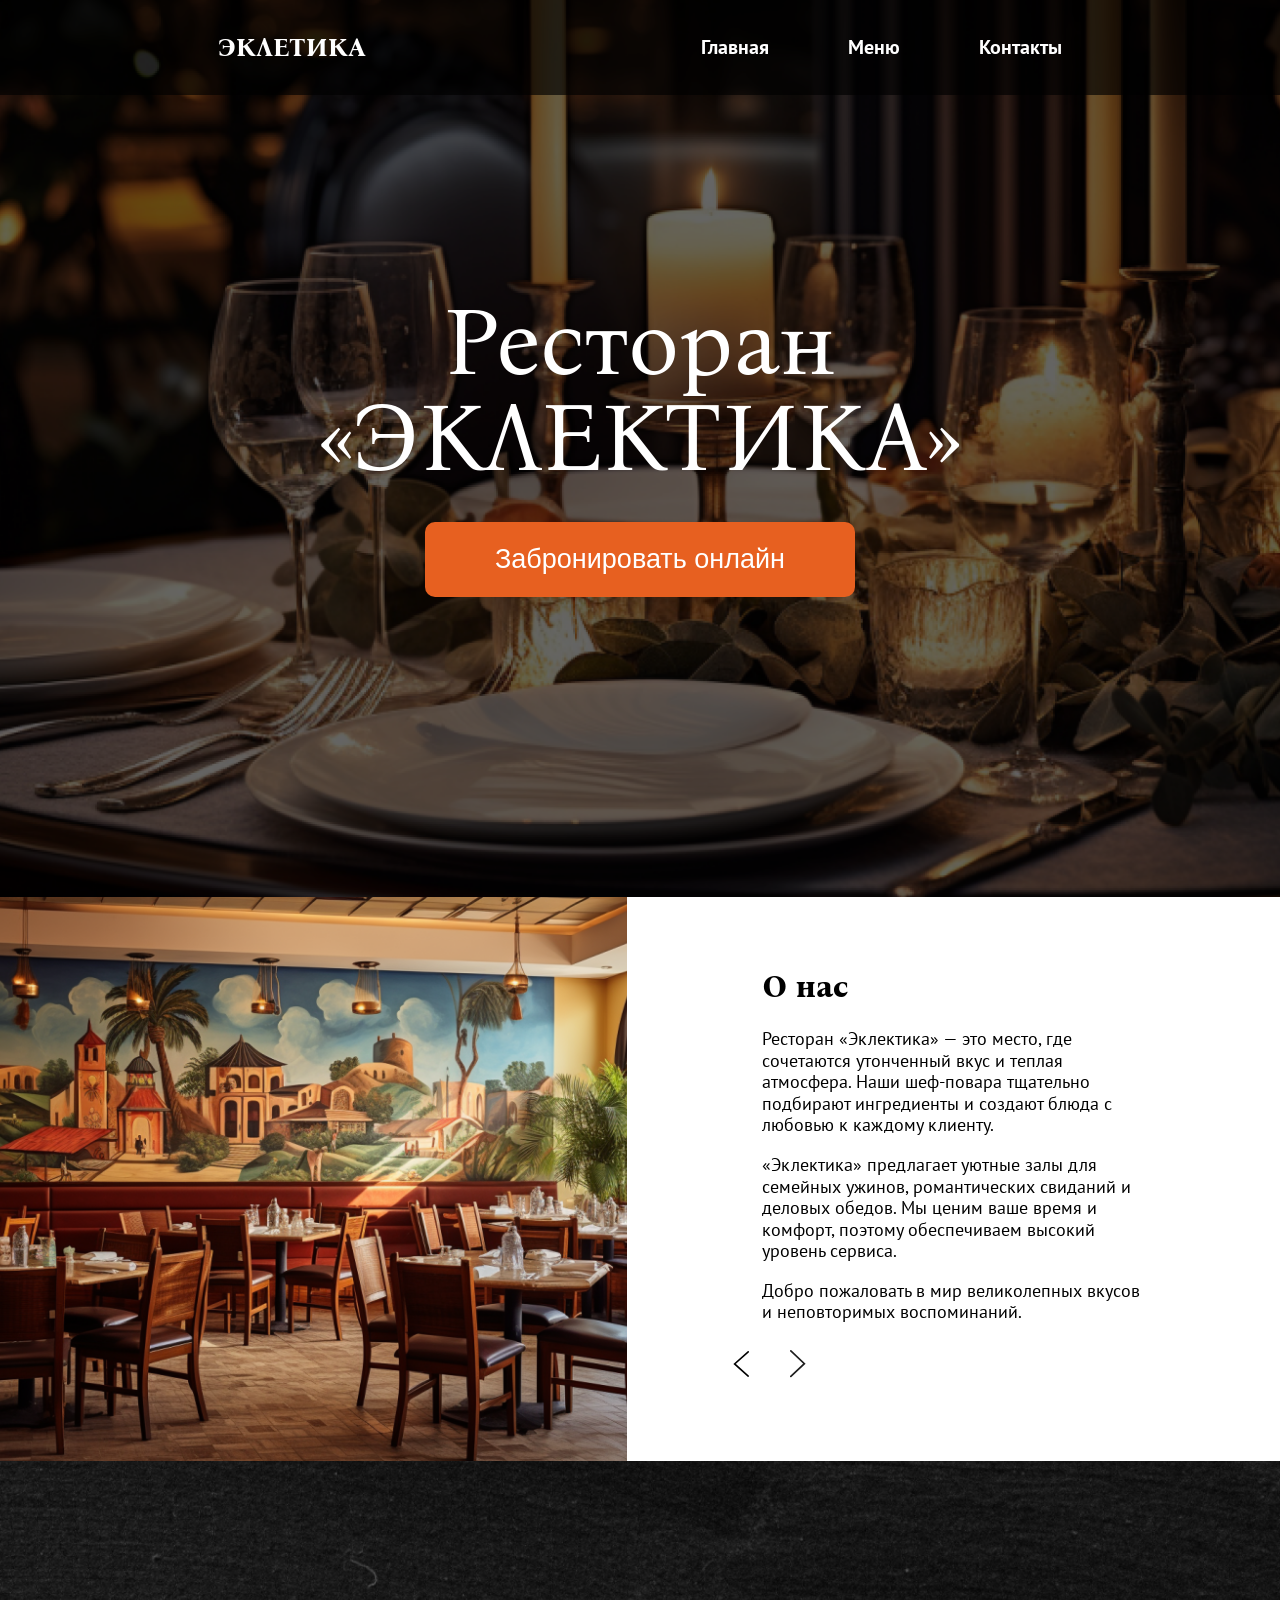
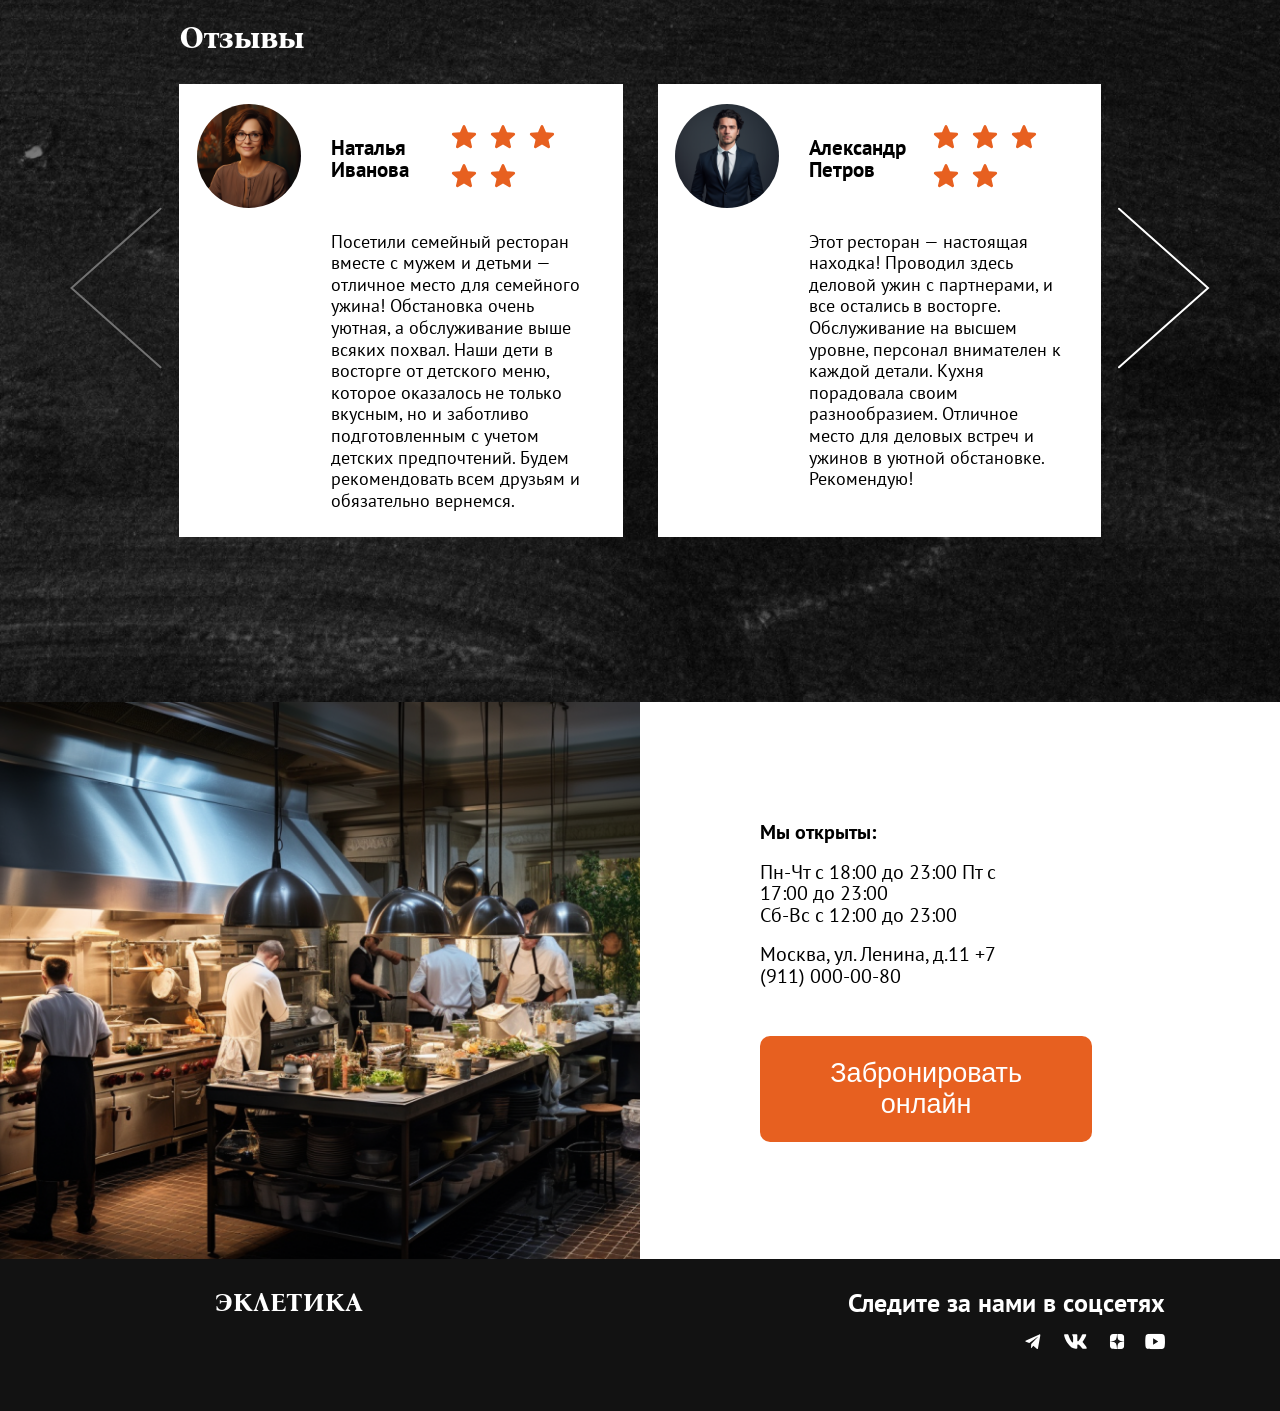
==== index.html @ cd7264ea "Finished the contacts block, added the footer, and started working on the booking page." ====
<!DOCTYPE html>
<html lang="ru">
<head>
    <meta charset="UTF-8">
    <meta name="viewport" content="width=device-width, initial-scale=1.0">
    <meta name="keywords" content="ресторан, кафе, где поесть, лучший ресторан, ужин в городе">
    <meta name="description" content="Ресторан «Эклетика» — авторская кухня, уютная атмосфера и живая музыка в центре города. Бронируйте столик для ужина, свидания или банкета.">
    <title>Ресторан «Эклетика» — авторская кухня и уют в центре города</title>
    <link rel="canonical" href="https://ekletika.ru/">
    <link rel="stylesheet" href="style/colors.css">
    <link rel="stylesheet" href="style/common.css">
    <link rel="stylesheet" href="style/fonts.css">
    <link rel="stylesheet" href="style/home.css">
</head>
<body>
    <header>
        <nav class="navigation">
            <div class="navigation__container container">
                <div class="navigation__logo">Эклетика</div>
                <div class="navigation__menu">
                    <input class="navigation__hamburger-button" type="checkbox" id="menu-hamburger">
                    <label for="menu-hamburger"></label>
                    <ul class="navigation__list">
                        <li class="navigation__list-item">
                            <a href="javascript:void(0)">Главная</a>
                        </li>
                        <li class="navigation__list-item">
                            <a href="">Меню</a>
                        </li>
                        <li class="navigation__list-item">
                            <a href="contact/index.html">Контакты</a>
                        </li>
                    </ul>
                </div>
            </div>
        </nav>
        
        <section class="intro">
            <h1 class="intro__header">Ресторан <span>«Эклектика»</span></h1>
            <button class="intro__button btn-big">Забронировать онлайн</button>
            <button class="intro__button-stock btn-big">Акция</button>
        </section>
    </header>

    <main>
        <section class="gallery">
            <div class="gallery__items">
                <figure class="gallery__item">
                    <img class="gallery__image" src="assets/gallery/gallery_about.png" alt="Зал ресторана">
                    <figcaption class="gallery__text">
                        <h2 class="gallery__header">О нас</h2>
                        <p class="gallery__paragraph">Ресторан «Эклектика» — это место, где сочетаются утонченный 
                            вкус и теплая атмосфера. Наши шеф-повара тщательно 
                            подбирают ингредиенты и создают блюда с любовью 
                            к каждому клиенту. 
                        </p>
                        <p class="gallery__paragraph">
                            «Эклектика» предлагает уютные залы для семейных ужинов, 
                            романтических свиданий и деловых обедов. Мы ценим ваше 
                            время и комфорт, поэтому обеспечиваем высокий уровень 
                            сервиса.
                        </p>
                        <p class="gallery__paragraph">
                            Добро пожаловать в мир великолепных вкусов 
                            и неповторимых воспоминаний.
                        </p>
                    </figcaption>
                </figure>
            </div>
            <div class="gallery__management">
                <button class="gallery__button gallery__button--prev">
                    <img src="assets/svg/left-arrow.svg" alt="Стрелка влево">
                </button>
                <button class="gallery__button gallery__button--next">
                    <img src="assets/svg/right-arrow.svg" alt="Стрелка вправо">
                </button>
            </div>
        </section>

        <section class="reviews">
            <div class="reviews__container">
                <h2 class="reviews__header">Отзывы</h2>
                <div class="reviews__items">
                    <figure class="reviews__item">
                        <img class="reviews__image" 
                             src="assets/reviews/reviewNatalya.png" 
                             alt="Фотография довольного посетителя">
                        <figcaption class="reviews__content">
                            <div class="reviews__content-up">  
                                <h3 class="reviews__user-name">Наталья Иванова</h3>
                                <div class="reviews__stars">
                                    <img class="reviews__gray-star" src="assets/svg/gray-stars.svg" alt="Серые звезды">
                                    <img class="reviews__star" src="assets/svg/star.svg" alt="Звезда">
                                    <img class="reviews__star" src="assets/svg/star.svg" alt="Звезда">
                                    <img class="reviews__star" src="assets/svg/star.svg" alt="Звезда">
                                    <img class="reviews__star" src="assets/svg/star.svg" alt="Звезда">
                                    <img class="reviews__star" src="assets/svg/star.svg" alt="Звезда">
                                </div>
                            </div>
                            <p class="reviews__text">
                                Посетили семейный ресторан вместе с мужем и детьми — 
                                отличное место для семейного ужина! Обстановка очень 
                                уютная, а обслуживание выше всяких похвал. Наши дети 
                                в восторге от детского меню, которое оказалось не только 
                                вкусным, но и заботливо подготовленным с учетом 
                                детских предпочтений. Будем рекомендовать всем 
                                друзьям и обязательно вернемся.
                            </p>
                        </figcaption>
                    </figure>
                    <figure class="reviews__item">
                        <img class="reviews__image" 
                             src="assets/reviews/reviewAleksandr.png" 
                             alt="Фотография довольного посетителя">
                        <figcaption class="reviews__content">
                            <div class="reviews__content-up">
                                <h3 class="reviews__user-name">Александр Петров</h3>
                                <div class="reviews__stars">
                                    <img class="reviews__gray-star" src="assets/svg/gray-stars.svg" alt="Серые звезды">
                                    <img class="reviews__star" src="assets/svg/star.svg" alt="Звезда">
                                    <img class="reviews__star" src="assets/svg/star.svg" alt="Звезда">
                                    <img class="reviews__star" src="assets/svg/star.svg" alt="Звезда">
                                    <img class="reviews__star" src="assets/svg/star.svg" alt="Звезда">
                                    <img class="reviews__star" src="assets/svg/star.svg" alt="Звезда">
                                </div>
                            </div>
                            <p class="reviews__text">
                                Этот ресторан — настоящая находка! Проводил здесь 
                                деловой ужин с партнерами, и все остались в восторге. 
                                Обслуживание на высшем уровне, персонал внимателен 
                                к каждой детали. Кухня порадовала своим 
                                разнообразием. Отличное место для деловых встреч и 
                                ужинов в уютной обстановке. Рекомендую!
                            </p>
                        </figcaption>
                    </figure>
                </div>
                <button class="reviews__button reviews__button--prev">
                    <img src="assets/svg/big-left-arrow.svg" alt="Стрелка влево">
                </button>
                <button class="reviews__button reviews__button--next">
                    <img src="assets/svg/big-right-arrow.svg" alt="Стрелка вправо">
                </button>
                <button class="reviews__show-more btn-lg">Показать еще</button>
            </div>
        </section>

        <article class="contacts">
            <img class="contacts__image" src="assets/gallery/contact.png" alt="Повара на кухне">
            <div class="contacts__right">
                <div class="contacts__content">
                    <span>Мы открыты:</span>
                    <p>Пн-Чт с 18:00 до 23:00
                        Пт с 17:00 до 23:00 <br>
                        Сб-Вс с 12:00 до 23:00
                    </p>
                    <p>
                        Москва, ул. Ленина, д.11
                        <a class="contacts__anchor" href="tel:+79110000080">+7 (911) 000-00-80</a>
                    </p>
                </div>
                <button class="contacts__button btn-big">Забронировать онлайн</button>
            </div>
        </article>
    </main>

    <footer class="footer">
        <span class="footer__logo">эклетика</span>
        <div class="footer__social">
            <p class="footer__social-text">
                Следите за нами в соцсетях
            </p>
            <div class="footer__social-network">
                <a class="footer__social-anchor" href="javascript:void(0)"><img src="assets/svg/tg.svg" alt="Телеграмм"></a>
                <a class="footer__social-anchor" href="javascript:void(0)"><img src="assets/svg/vk.svg" alt="Вконтакте"></a>
                <a class="footer__social-anchor" href="javascript:void(0)"><img src="assets/svg/dzen.svg" alt="Яндекс дзен"></a>
                <a class="footer__social-anchor" href="javascript:void(0)"><img src="assets/svg/youtube.svg" alt="Ютуб"></a>
            </div>
        </div>
    </footer>
</body>
</html>
---- style/colors.css ----
:root {
    --nav-bckg: #000000dd;
    --blur-bckg: #00000099;
    --text: #ffffff;
    --content: #000000;
    --footer: #121212;
    --text-inactive: #9e9e9e;
    --button: #e76020;
    --button-active: #ff7737;
    --mobile-arrow-bckg: #7f7f7f7f;
}
---- style/common.css ----
body {
    margin: 0;
    padding: 0;
    background: url(../assets/img/page-bckg.png) no-repeat center;
    background-size: cover;
    font-family: var(--pts);
    font-weight: normal;
    font-size: 18px;
    line-height: 120%;
}

*, *::before, *::after {
    box-sizing: border-box;
}

p, h1, h2, h3, figure, figcaption {
    margin: 0;
    padding: 0;
}

a {
    text-decoration: none;
}

h1 {
    font-family: var(--bn);
    font-size: clamp(35px, 9vw, 96px);
    line-height: 100%;
    font-weight: normal;
}

h2 {
    font-family: var(--bn);
    font-size: clamp(28px, 3vw, 32px);
    font-weight: bold;
}

header {
    background-image: url(../assets/img/home-bckg.png);
    background-position: center;
    background-repeat: no-repeat;
    background-size: cover;
}

.container {
    max-width: 1274px;
    margin: 0 auto;
}

.btn-big {
    padding: 22px 70px;
    background: var(--button);
    border: none;
    border-radius: 10px;
    color: var(--text);
    font-size: clamp(18px, 4vw, 27px);
}

.btn-lg {
    color: white;
    background: transparent;
    border: solid 2px white;
    border-radius: 50px;
    padding: 16px 48px;
    transition: all 0.2s ease-in-out;
}

.btn-big:hover {
    background: var(--button-active);
}

.btn-lg:hover {
    color: black;
    background: white;
}

button {
    transition: background 0.2s ease-in-out;
    cursor: pointer;
}

@media (max-width: 1920px) {
    .container {
        margin: 0 17vw;
    }
}

@media(max-width: 720px) {
    .container {
        margin: 0 8vw;
    }
}

@media(max-width: 600px) {
    header {
        background-image: none;
    }

    .btn-big {
        width: 83vw;
    }
}

@media(max-width: 430px) {
    .btn-big {
        padding: 16px 60px;
    }
}
---- style/fonts.css ----
@import url('https://fonts.googleapis.com/css2?family=Bona+Nova:ital,wght@0,400;0,700;1,400&display=swap');
@import url('https://fonts.googleapis.com/css2?family=PT+Sans:ital,wght@0,400;0,700;1,400;1,700&display=swap');

:root {
    --bn: 'Bona Nova', serif;
    --pts: 'PT Sans', sans-serif;
}
---- style/home.css ----
/*navigation*/
.navigation {
    background-color: var(--nav-bckg);
    color: var(--text);
    font-weight: bold;
    position: relative;
}

.navigation__container {
    display: flex;
    justify-content: space-between;
    align-items: center;
    padding: 32px 0;
}

.navigation__logo {
    text-transform: uppercase;
    font-family: var(--bn);
    font-size: clamp(16px, 2vw, 40px);
    line-height: normal;
}

.navigation__hamburger-button {
    display: none;
}

.navigation__hamburger-button ~ label {
    display: none;
    cursor: pointer;
}

.navigation__list {
    margin: 0;
    padding: 0;
    list-style: none;
    display: flex;
    gap: 79px;
}

.navigation__list-item {
    font-size: 20px;
}

.navigation__list-item a:hover {
    color: var(--text-inactive);
}

.navigation__list-item a {
    cursor: pointer;
    color: var(--text);
    text-decoration: none;
    transition: color 0.2s ease-in-out;
}

@media (max-width: 1000px) {
    .navigation {
        background-color: black;
    }

    .navigation__hamburger-button ~ label {
        display: block;
        color: lightgray;
        font-size: 2em;
    }

    .navigation__list {
        padding: 47px 0 300px 28px;
        background-color: black;
        position: absolute;
        top: 100%;
        right: 0;
        width: 198px;
        gap: 30px;
    }

    .navigation__hamburger-button:checked ~ label::before {
        content: 'X';
    }

    .navigation__hamburger-button:checked ~ .navigation__list {
        display: flex;
        flex-direction: column;
    }

    .navigation__hamburger-button:not(:checked) ~ label::before {
        content: '≡';
    }

    .navigation__hamburger-button:not(:checked) ~ .navigation__list {
        
        display: none;
    }
}

/*intro*/
.intro {
    padding-top: 200px;
    background-color: var(--blur-bckg);
    color: var(--text);
    text-align: center;
}

.intro__header {
    margin: 0;
    margin-bottom: 35px;
}

.intro__header span {
    text-transform: uppercase;
    display: block;
}

.intro__button  {
    margin-bottom: 300px;
}

.intro__button-stock {
    display: none;
}

@media(max-width: 600px) {
    .intro {
        background-color: unset;
        padding: 95px 30px 0;
        text-align: unset;
    }

    .intro__button {
        margin-bottom: 20px;
    }

    .intro__button-stock {
        display: block;
        background-color: transparent;
        border: solid 2px white;
        transition: color background-color 0.2s ease-in-out;
        margin-bottom: 63px;
    }

    .intro__button-stock:hover {
        background-color: white;
        color: black;
    }
}

/*gallery*/
.gallery {
    background-color: white;
    position: relative;
    margin-bottom: 166px;
}

.gallery__items {

}

.gallery__item {
    display: grid;
    grid-template-columns: repeat(2, 1fr);
}

.gallery__image {
    object-fit: cover;
    width: 49vw;
    height: 100%;
}

.gallery__text {
    padding: 6.2vw 10vw 10.8vw 9.5vw;
}

.gallery__header {
    margin-bottom: 30px;
}

.gallery__paragraph:not(:last-child) {
    margin-bottom: 18px;
}

.gallery__management {
    position: absolute;
    width: 85px;
    display: flex;
    justify-content: space-between;
    right: 36.6vw;
    bottom: 6.14vw;
}

.gallery__button {
    background-color: transparent;
    border: none;
    transition: opacity 0.2s ease-in-out;
}

.gallery__button img {
    width: 16px;
    height: 30px;
}

.gallery__button:hover {
    opacity: 0.6;
}

.gallery__button--prev {

}

.gallery__button--next {

}

@media(max-width: 870px) {
    .gallery__text {
        padding: 5.2vw 8vw 8.8vw 4.5vw;
    }

    .gallery__management {
        right: 33.6vw;
        bottom: 1.3vw;
    }
}

@media(max-width: 730px) {
    .gallery {
        margin-bottom: 31px;
    }
}

@media(max-width: 600px) {
    .gallery__item {
        display: flex;
        flex-direction: column;
    }

    .gallery__image {
        width: 100%;
        height: 73vw;
    }

    .gallery__text {
        padding: 22px 30px 48px;
    }

    .gallery__management {
        right: unset;
        bottom: unset;
        top: 63vw;
        left: 50%;
        transform: translateX(-50%);
    }

    .gallery__button {
        width: 29px;
        height: 29px;
        background-color: rgba(255, 255, 255, 0.3);
        border-radius: 10px;
    }

    .gallery__button img{
        width: 10px;
        height: 18px;
        position: relative;
        top: 2px;
    }
}

/*reviews*/
.reviews {
    position: relative;
}

.reviews__container {
    width: 72vw;
    margin: 0 auto;
    margin-bottom: 165px;
}

.reviews__header {
    color: white;
    margin-bottom: 35px;
}

.reviews__items {
    display: flex;
    gap: 35px;
}

.reviews__item {
    position: relative;
    flex: 1;
    padding: 1.6vw 2.9vw 2vw 1.4vw;
    background-color: white;
    display: flex;
    gap: 30px;
    min-height: 319px;
}

.reviews__image {
    object-fit: cover;
    width: 104px;
    height: 104px;
    border-radius: 50%;
}

.reviews__content {

}

.reviews__content-up {
    display: flex;
    align-items: center;
    justify-content: space-between;
    margin-top: 16px;
    margin-bottom: 33px;
}

.reviews__user-name {

}

.reviews__stars {

}

.reviews__star {

}

.reviews__gray-star {
    display: none;
}

.reviews__text {

}

.reviews__button {
    background: transparent;
    border: none;
    position: absolute;
    top: 35%;
    transition: transform 0.2s ease-in-out;
}

.reviews__show-more {
    display: none;
    position: relative;
    left: 50%;
    transform: translateX(-50%);
}

.reviews__button:hover {
    transform: scale(1.1);
}

.reviews__button img {
    width: 92px;
    height: 162px;
}

.reviews__button--prev {
    left: 5%;
}

.reviews__button--next {
    right: 5%;
}

@media(max-width: 1250px) {
    .reviews__content-up {
        flex-direction: column;
        gap: 7px;
    }

    .reviews__container {
        width: 80vw;
    }

    .reviews__button img {
        width: 42px;
    }

    .reviews__button--prev {
        left: 2%;
    }

    .reviews__button--next {
        right: 2%;
    }
}

@media(max-width: 1080px) {
    .reviews__image {
        position: absolute;
    }

    .reviews__content-up {
        align-items: flex-start;
        margin-left: 14vw;
    }

    .reviews__user-name {
        margin-left: 6px;
    }
}

@media(max-width: 730px) {
    .reviews__button {
        display: none;
    }

    .reviews__container {
        margin-bottom: 30px;
    }

    .reviews__items {
        flex-direction: column;
        margin-bottom: 20px;
    }

    .reviews__star {
        display: none;
    }

    .reviews__gray-star {
        display: block;
    }

    .reviews__image {
        width: 90px;
        height: 90px;
    }

    .reviews__item {
        padding: 26px 17px 29px 23px;
    }

    .reviews__user-name {
        width: 120px;
        font-size: 20px;
    }

    .reviews__content-up {
        align-items: flex-end;
    }

    .reviews__show-more {
        display: block;
    }
}

/*contacts*/
.contacts {
    display: flex;
    background-color: white;
}

.contacts__image {
    object-fit: cover;
    width: 50%;
}

.contacts__right {
    padding: 9.3vw 19.1vw 9.1vw 9.4vw;
    width: 50%;
}

.contacts__content {
    font-size: clamp(20px, 1.6vw, 22px);
    margin-bottom: 50px;
    max-width: 240px;
    width: 100%;
    display: flex;
    flex-direction: column;
    gap: 18px;
}

.contacts__content span {
    font-weight: bold;
}

.contacts__anchor {
    color: black;
}

@media(max-width: 1273px) {
    .contacts__right {
        padding: 27px 30px 56px 29px;
    }

    .contacts__content {
        max-width: 220px;
    }
}

@media(max-width: 900px) {
    .contacts {
        flex-direction: column;
    }

    .contacts__image {
        width: 100%;
        height: 73.6vw;
    }

    .contacts__right {
        width: 100%;
    }
}

/*footer*/
.footer {
    background: var(--footer);
    color: white;
    display: flex;
    justify-content: space-between;
    padding: 2.6vw 9vw 4.1vw 16.8vw;
}

.footer__logo {
    text-transform: uppercase;
    font-weight: bold;
    font-family: var(--bn);
    font-size: clamp(16px, 2vw, 26px);
}

.footer__social {
    display: flex;
    flex-direction: column;
    gap: 15px;
    align-items: flex-end;
}

.footer__social-text {
    font-size: clamp(16px, 2vw, 26px);
    font-weight: bold;
}

.footer__social-network {
    display: flex;
    align-items: center;
    gap: 20px;
}

@media(max-width: 560px) { 
    .footer{
        padding: 45px 30px 64px;
        flex-direction: column;
        align-items: flex-start;
    }

    .footer__logo {
        margin-bottom: 75px;
    }

    .footer__social {
        align-items: flex-start;
    }

     .footer__social-network {
        gap: 15px;
     }
}
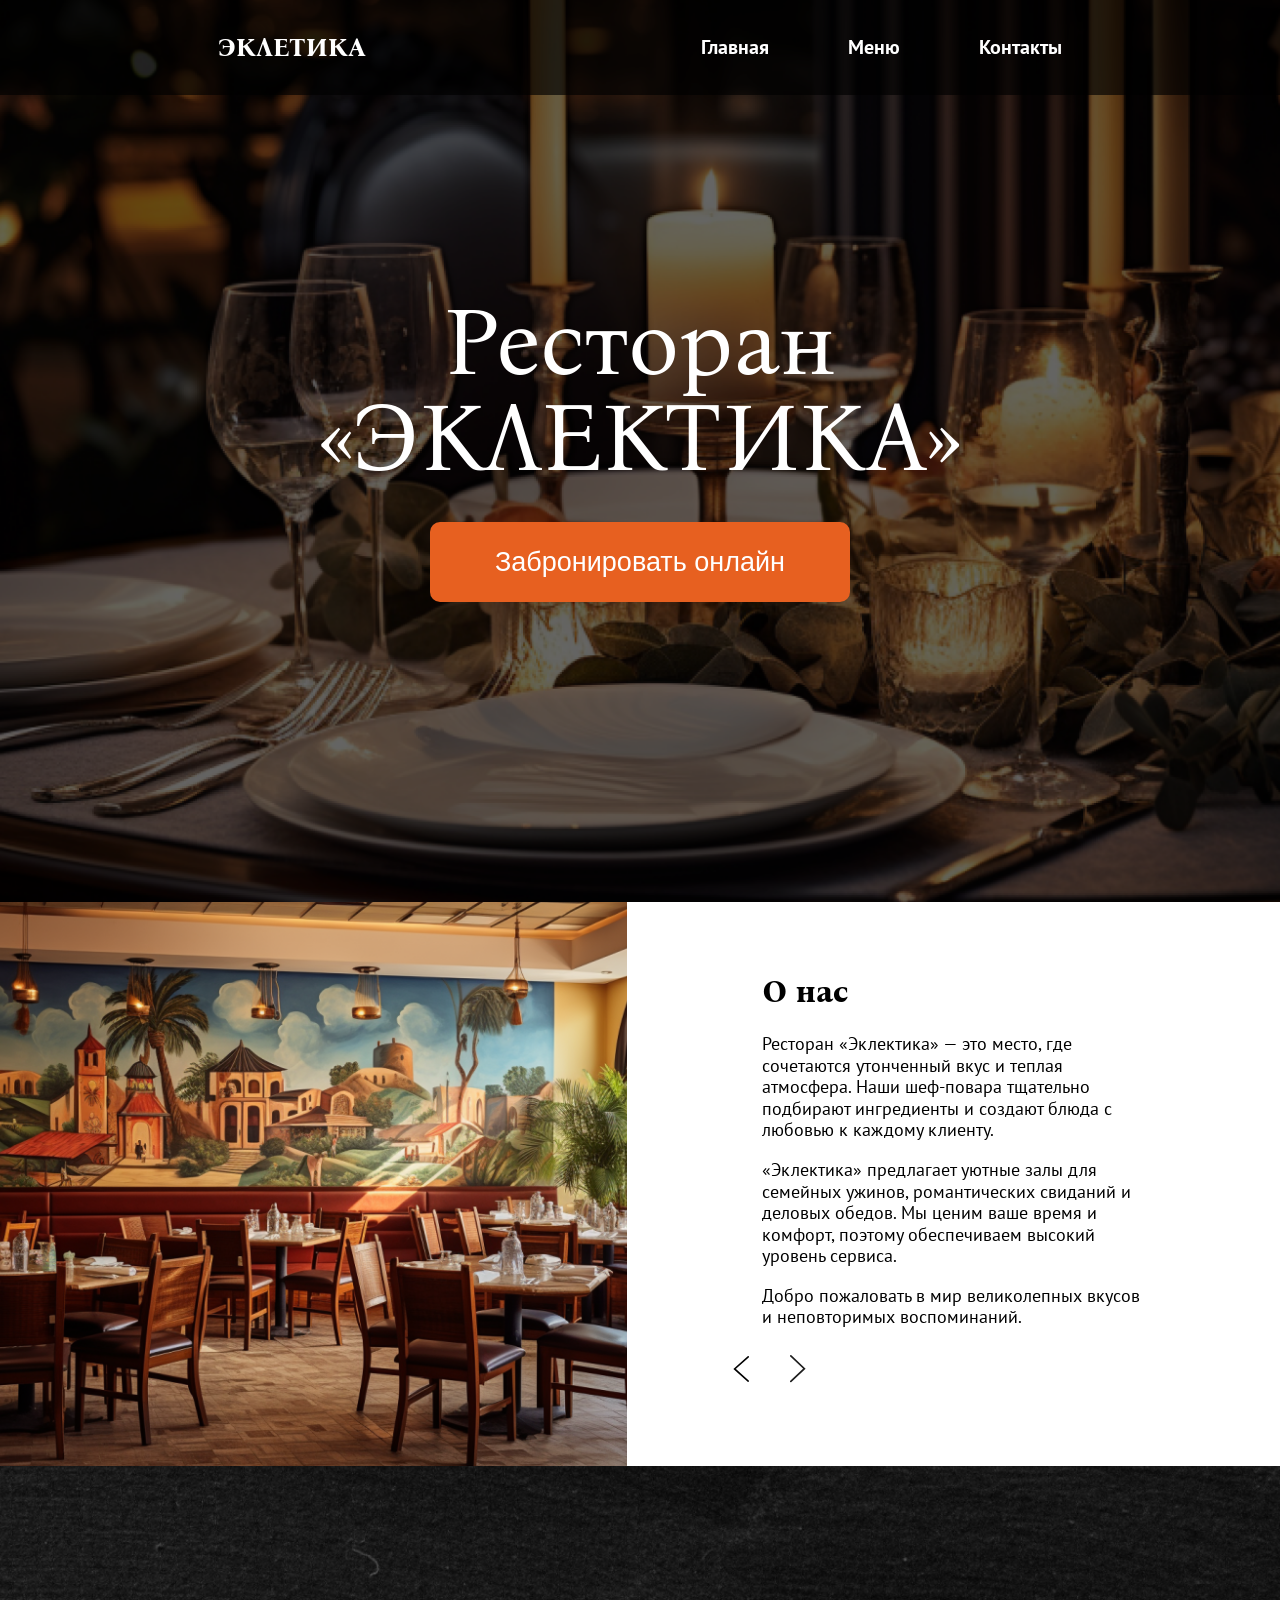
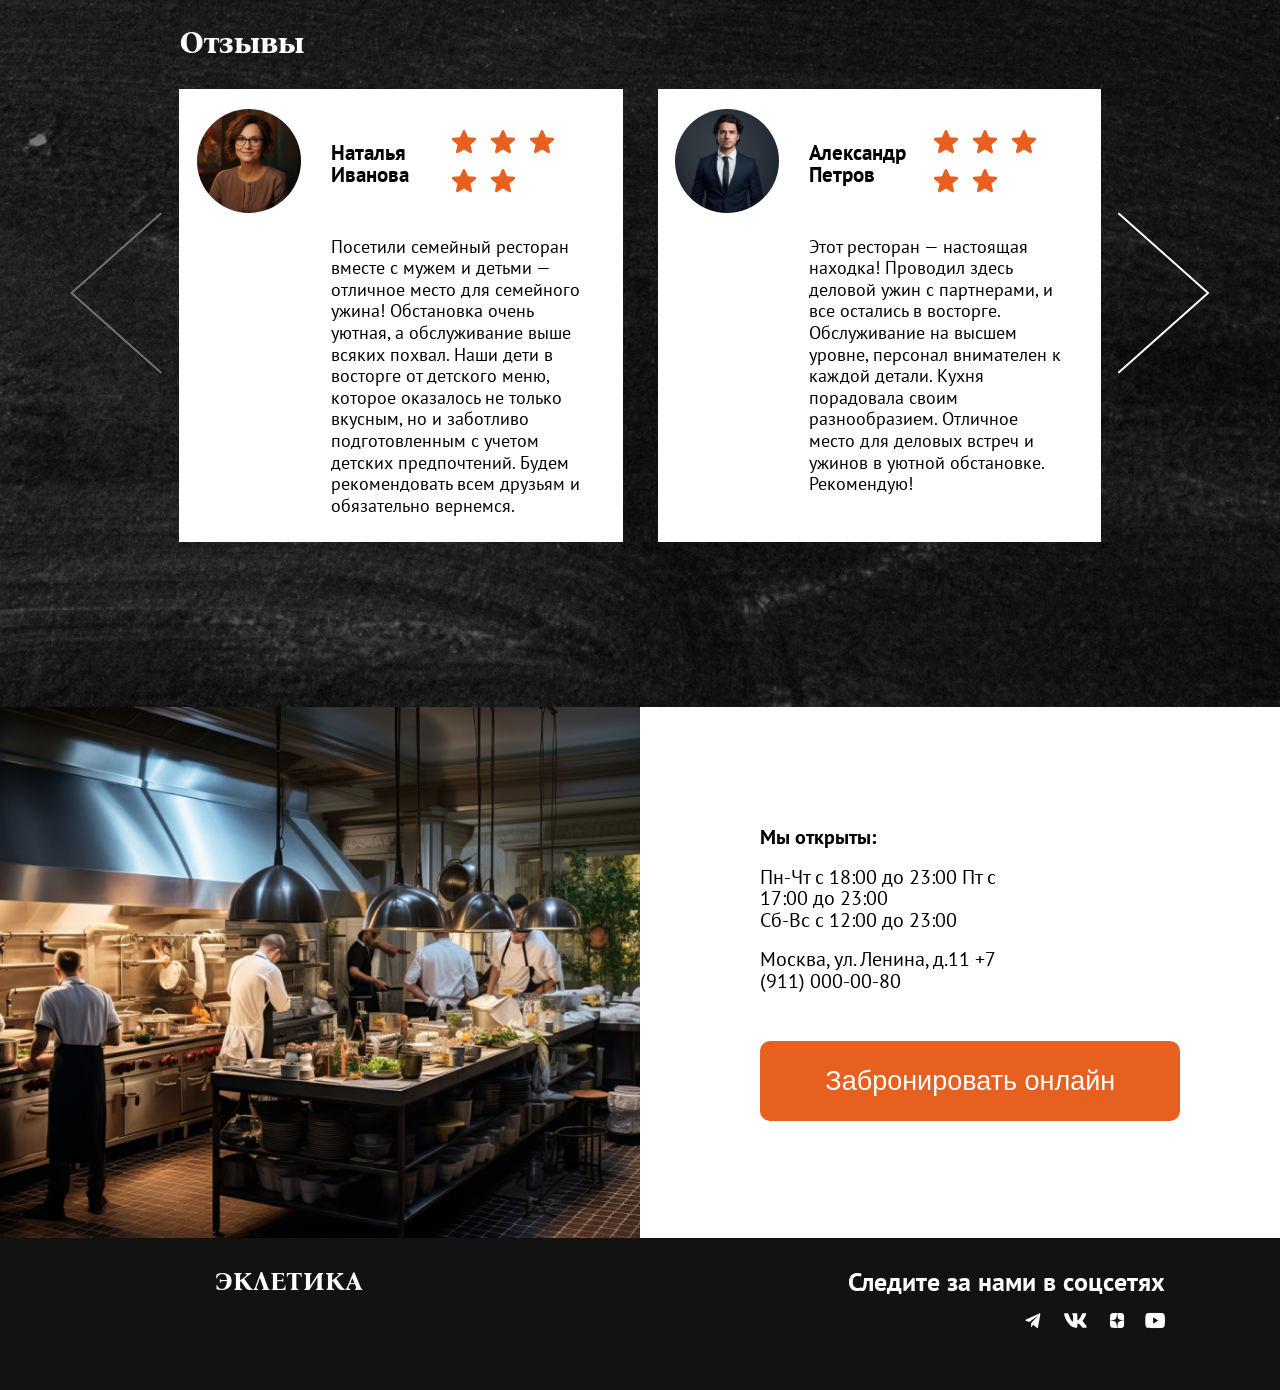
==== commit eb686c9c: "Added a menu page with CSS styles and an adaptable design." ====
--- a/index.html
+++ b/index.html
@@ -4,9 +4,10 @@
     <meta charset="UTF-8">
     <meta name="viewport" content="width=device-width, initial-scale=1.0">
     <meta name="keywords" content="ресторан, кафе, где поесть, лучший ресторан, ужин в городе">
+    <meta name="robots" content="index,follow">
     <meta name="description" content="Ресторан «Эклетика» — авторская кухня, уютная атмосфера и живая музыка в центре города. Бронируйте столик для ужина, свидания или банкета.">
     <title>Ресторан «Эклетика» — авторская кухня и уют в центре города</title>
-    <link rel="canonical" href="https://ekletika.ru/">
+    <link rel="canonical" href="https://eklektika-restoran.ru/">
     <link rel="stylesheet" href="style/colors.css">
     <link rel="stylesheet" href="style/common.css">
     <link rel="stylesheet" href="style/fonts.css">
@@ -22,10 +23,10 @@
                     <label for="menu-hamburger"></label>
                     <ul class="navigation__list">
                         <li class="navigation__list-item">
-                            <a href="javascript:void(0)">Главная</a>
+                            <a href="#">Главная</a>
                         </li>
                         <li class="navigation__list-item">
-                            <a href="">Меню</a>
+                            <a href="menu/index.html">Меню</a>
                         </li>
                         <li class="navigation__list-item">
                             <a href="contact/index.html">Контакты</a>
--- a/style/common.css
+++ b/style/common.css
@@ -48,7 +48,8 @@
 }
 
 .btn-big {
-    padding: 22px 70px;
+    width: 420px;
+    height: 80px;
     background: var(--button);
     border: none;
     border-radius: 10px;
@@ -85,6 +86,13 @@
     }
 }
 
+@media (max-width: 1100px) {
+    .btn-big {
+        width: 350px;
+        height: 65px;
+    }
+}
+
 @media(max-width: 720px) {
     .container {
         margin: 0 8vw;
@@ -98,11 +106,6 @@
 
     .btn-big {
         width: 83vw;
-    }
-}
-
-@media(max-width: 430px) {
-    .btn-big {
-        padding: 16px 60px;
+        height: 55px;
     }
 }
--- a/style/home.css
+++ b/style/home.css
@@ -4,6 +4,10 @@
     color: var(--text);
     font-weight: bold;
     position: relative;
+}
+
+.navigation--black {
+    background: black;
 }
 
 .navigation__container {
@@ -150,10 +154,6 @@
     margin-bottom: 166px;
 }
 
-.gallery__items {
-
-}
-
 .gallery__item {
     display: grid;
     grid-template-columns: repeat(2, 1fr);
@@ -199,14 +199,6 @@
 
 .gallery__button:hover {
     opacity: 0.6;
-}
-
-.gallery__button--prev {
-
-}
-
-.gallery__button--next {
-
 }
 
 @media(max-width: 870px) {
@@ -302,10 +294,6 @@
     border-radius: 50%;
 }
 
-.reviews__content {
-
-}
-
 .reviews__content-up {
     display: flex;
     align-items: center;
@@ -314,24 +302,8 @@
     margin-bottom: 33px;
 }
 
-.reviews__user-name {
-
-}
-
-.reviews__stars {
-
-}
-
-.reviews__star {
-
-}
-
 .reviews__gray-star {
     display: none;
-}
-
-.reviews__text {
-
 }
 
 .reviews__button {
@@ -455,6 +427,10 @@
     background-color: white;
 }
 
+.contacts--reverse {
+    flex-direction: row-reverse;
+}
+
 .contacts__image {
     object-fit: cover;
     width: 50%;
@@ -463,6 +439,10 @@
 .contacts__right {
     padding: 9.3vw 19.1vw 9.1vw 9.4vw;
     width: 50%;
+}
+
+.contacts__right--revers {
+    padding: 5.3vw 8.4vw 5.3vw 16.8vw;
 }
 
 .contacts__content {
@@ -475,6 +455,18 @@
     gap: 18px;
 }
 
+.contacts__content--reverse {
+    max-width: unset;
+}
+
+.contacts__content--reverse p {
+    max-width: 240px;
+}
+
+.contacts__header {
+    margin-bottom: 69px;
+}
+
 .contacts__content span {
     font-weight: bold;
 }
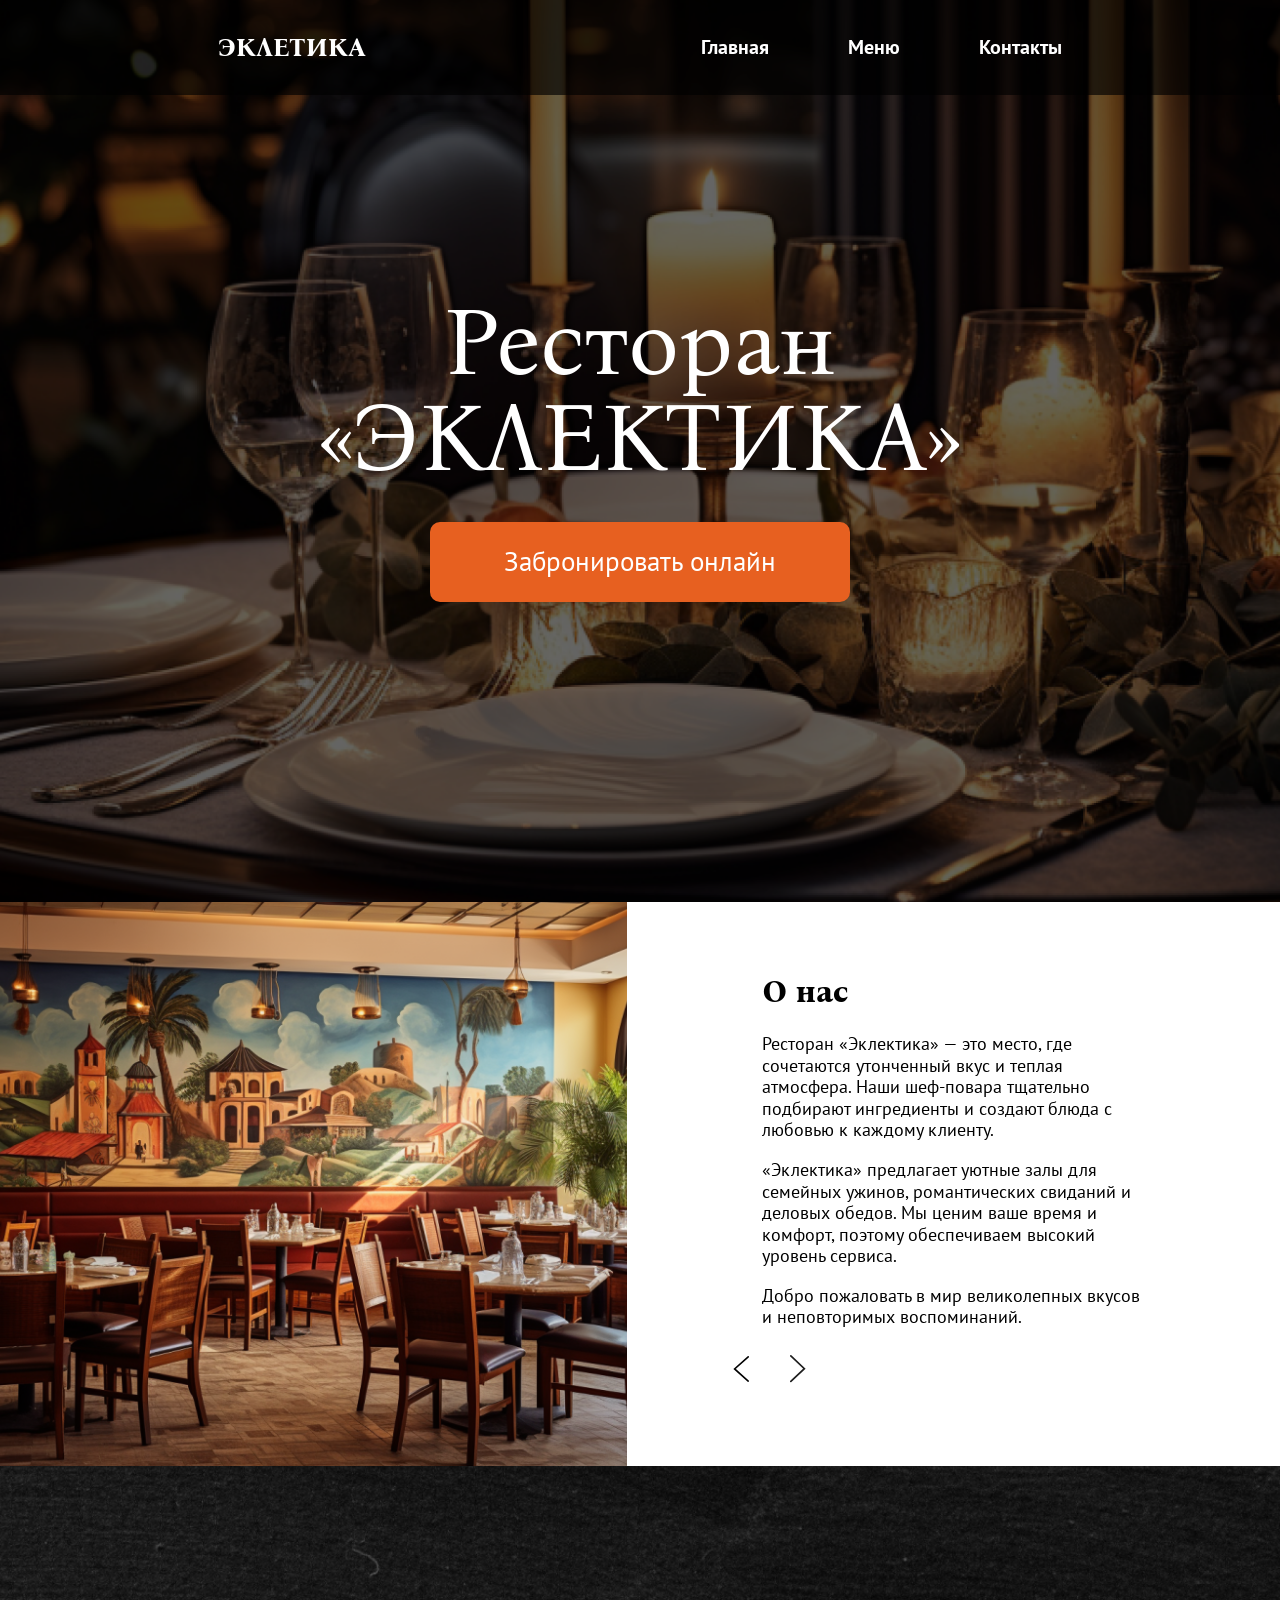
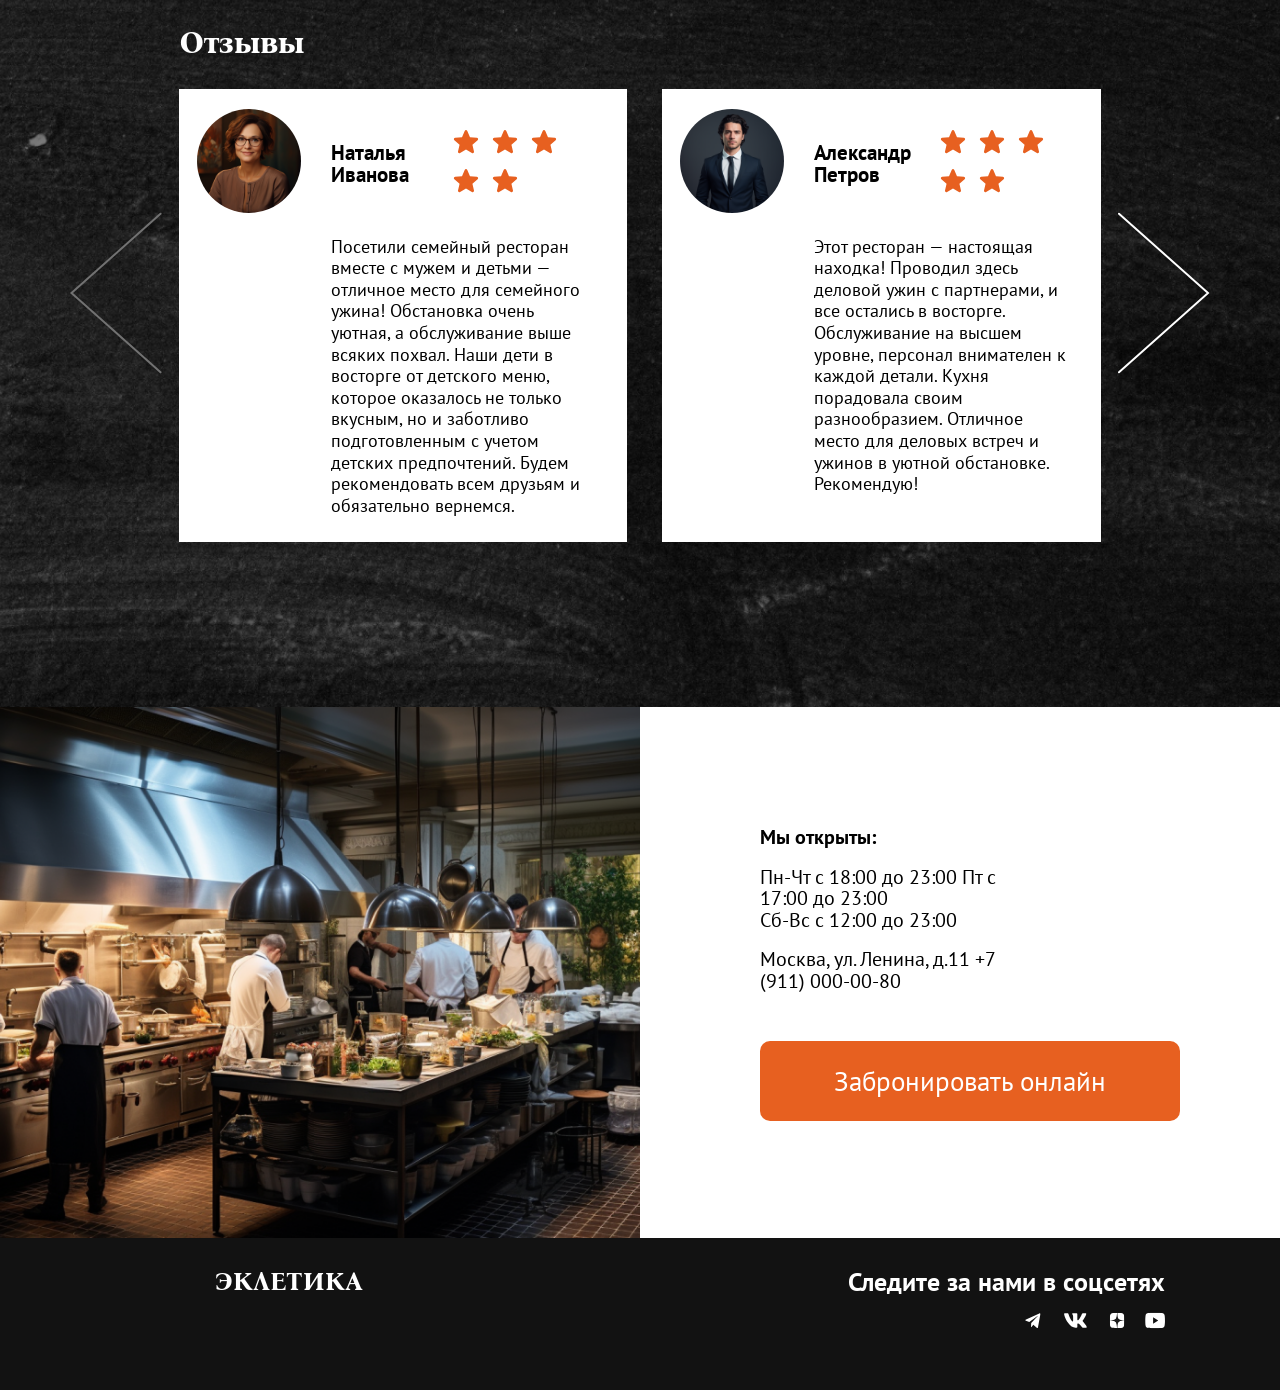
==== commit 829ff566: "added clickability to the map in the contacts block and dynamic menu population with category‑based " ====
--- a/index.html
+++ b/index.html
@@ -12,6 +12,7 @@
     <link rel="stylesheet" href="style/common.css">
     <link rel="stylesheet" href="style/fonts.css">
     <link rel="stylesheet" href="style/home.css">
+    <script src="https://ajax.googleapis.com/ajax/libs/jquery/3.7.1/jquery.min.js"></script>
 </head>
 <body>
     <header>
@@ -38,7 +39,7 @@
         
         <section class="intro">
             <h1 class="intro__header">Ресторан <span>«Эклектика»</span></h1>
-            <button class="intro__button btn-big">Забронировать онлайн</button>
+            <a href="contact/index.html" class="intro__button btn-big">Забронировать онлайн</a>
             <button class="intro__button-stock btn-big">Акция</button>
         </section>
     </header>
@@ -135,6 +136,57 @@
                             </p>
                         </figcaption>
                     </figure>
+                                        <figure class="reviews__item">
+                        <img class="reviews__image" 
+                             src="assets/reviews/reviewIgor.png" 
+                             alt="Фотография довольного посетителя">
+                        <figcaption class="reviews__content">
+                            <div class="reviews__content-up">
+                                <h3 class="reviews__user-name">Игорь Ковалев</h3>
+                                <div class="reviews__stars">
+                                    <img class="reviews__gray-star" src="assets/svg/gray-stars.svg" alt="Серые звезды">
+                                    <img class="reviews__star" src="assets/svg/star.svg" alt="Звезда">
+                                    <img class="reviews__star" src="assets/svg/star.svg" alt="Звезда">
+                                    <img class="reviews__star" src="assets/svg/star.svg" alt="Звезда">
+                                    <img class="reviews__star" src="assets/svg/star.svg" alt="Звезда">
+                                    <img class="reviews__star" src="assets/svg/star.svg" alt="Звезда">
+                                </div>
+                            </div>
+                            <p class="reviews__text">
+                                Провели здесь день рождения — атмосфера просто 
+                                великолепная. Персонал веселый и отзывчивый, кухня 
+                                порадовала. Особенно понравились закуски к пиву! 
+                                Обязательно будем возвращаться, чтобы попробовать 
+                                все блюда из меню.
+                            </p>
+                        </figcaption>
+                    </figure>
+                                        <figure class="reviews__item">
+                        <img class="reviews__image" 
+                             src="assets/reviews/reviewMarina.png" 
+                             alt="Фотография довольного посетителя">
+                        <figcaption class="reviews__content">
+                            <div class="reviews__content-up">
+                                <h3 class="reviews__user-name">Марина Соколова</h3>
+                                <div class="reviews__stars">
+                                    <img class="reviews__gray-star" src="assets/svg/gray-stars.svg" alt="Серые звезды">
+                                    <img class="reviews__star" src="assets/svg/star.svg" alt="Звезда">
+                                    <img class="reviews__star" src="assets/svg/star.svg" alt="Звезда">
+                                    <img class="reviews__star" src="assets/svg/star.svg" alt="Звезда">
+                                    <img class="reviews__star" src="assets/svg/star.svg" alt="Звезда">
+                                    <img class="reviews__star" src="assets/svg/star.svg" alt="Звезда">
+                                </div>
+                            </div>
+                            <p class="reviews__text">
+                                Посетили семейный ресторан с подругами на девичнике, 
+                                и это был наш лучший выбор! У нас был волшебный 
+                                вечер — вкусная еда, отличные коктейли и веселая 
+                                атмосфера. Обязательно вернемся сюда с мужьями! 
+                                Очень рекомендую для дружеских посиделок и 
+                                праздников.
+                            </p>
+                        </figcaption>
+                    </figure>
                 </div>
                 <button class="reviews__button reviews__button--prev">
                     <img src="assets/svg/big-left-arrow.svg" alt="Стрелка влево">
@@ -160,7 +212,7 @@
                         <a class="contacts__anchor" href="tel:+79110000080">+7 (911) 000-00-80</a>
                     </p>
                 </div>
-                <button class="contacts__button btn-big">Забронировать онлайн</button>
+                <a href="contact/index.html" class="contacts__button btn-big">Забронировать онлайн</a>
             </div>
         </article>
     </main>
--- a/style/common.css
+++ b/style/common.css
@@ -48,6 +48,9 @@
 }
 
 .btn-big {
+    display: flex;
+    align-items: center;
+    justify-content: center;
     width: 420px;
     height: 80px;
     background: var(--button);
--- a/style/home.css
+++ b/style/home.css
@@ -98,10 +98,15 @@
 
 /*intro*/
 .intro {
+    display: flex;
+    flex-direction: column;
+    align-items: center;
+    justify-content: center;
     padding-top: 200px;
     background-color: var(--blur-bckg);
     color: var(--text);
     text-align: center;
+    padding-bottom: 300px;
 }
 
 .intro__header {
@@ -112,10 +117,6 @@
 .intro__header span {
     text-transform: uppercase;
     display: block;
-}
-
-.intro__button  {
-    margin-bottom: 300px;
 }
 
 .intro__button-stock {
@@ -275,11 +276,13 @@
 .reviews__items {
     display: flex;
     gap: 35px;
+    overflow: hidden;
 }
 
 .reviews__item {
+    width: 35vw;
+    flex-shrink: 0;
     position: relative;
-    flex: 1;
     padding: 1.6vw 2.9vw 2vw 1.4vw;
     background-color: white;
     display: flex;
@@ -344,6 +347,10 @@
         gap: 7px;
     }
 
+    .reviews__item {
+        width: 38vw;
+    }
+
     .reviews__container {
         width: 80vw;
     }
@@ -404,6 +411,7 @@
     }
 
     .reviews__item {
+        width: 100%;
         padding: 26px 17px 29px 23px;
     }
 
@@ -434,6 +442,15 @@
 .contacts__image {
     object-fit: cover;
     width: 50%;
+}
+
+.contacts__wrapper-img {
+    width: 50%;
+}
+
+.contacts__image--reverse {
+    width: 100%;
+    height: 100%;
 }
 
 .contacts__right {
@@ -490,6 +507,10 @@
         flex-direction: column;
     }
 
+    .contacts__wrapper-img {
+        width: 100%;
+    }
+
     .contacts__image {
         width: 100%;
         height: 73.6vw;
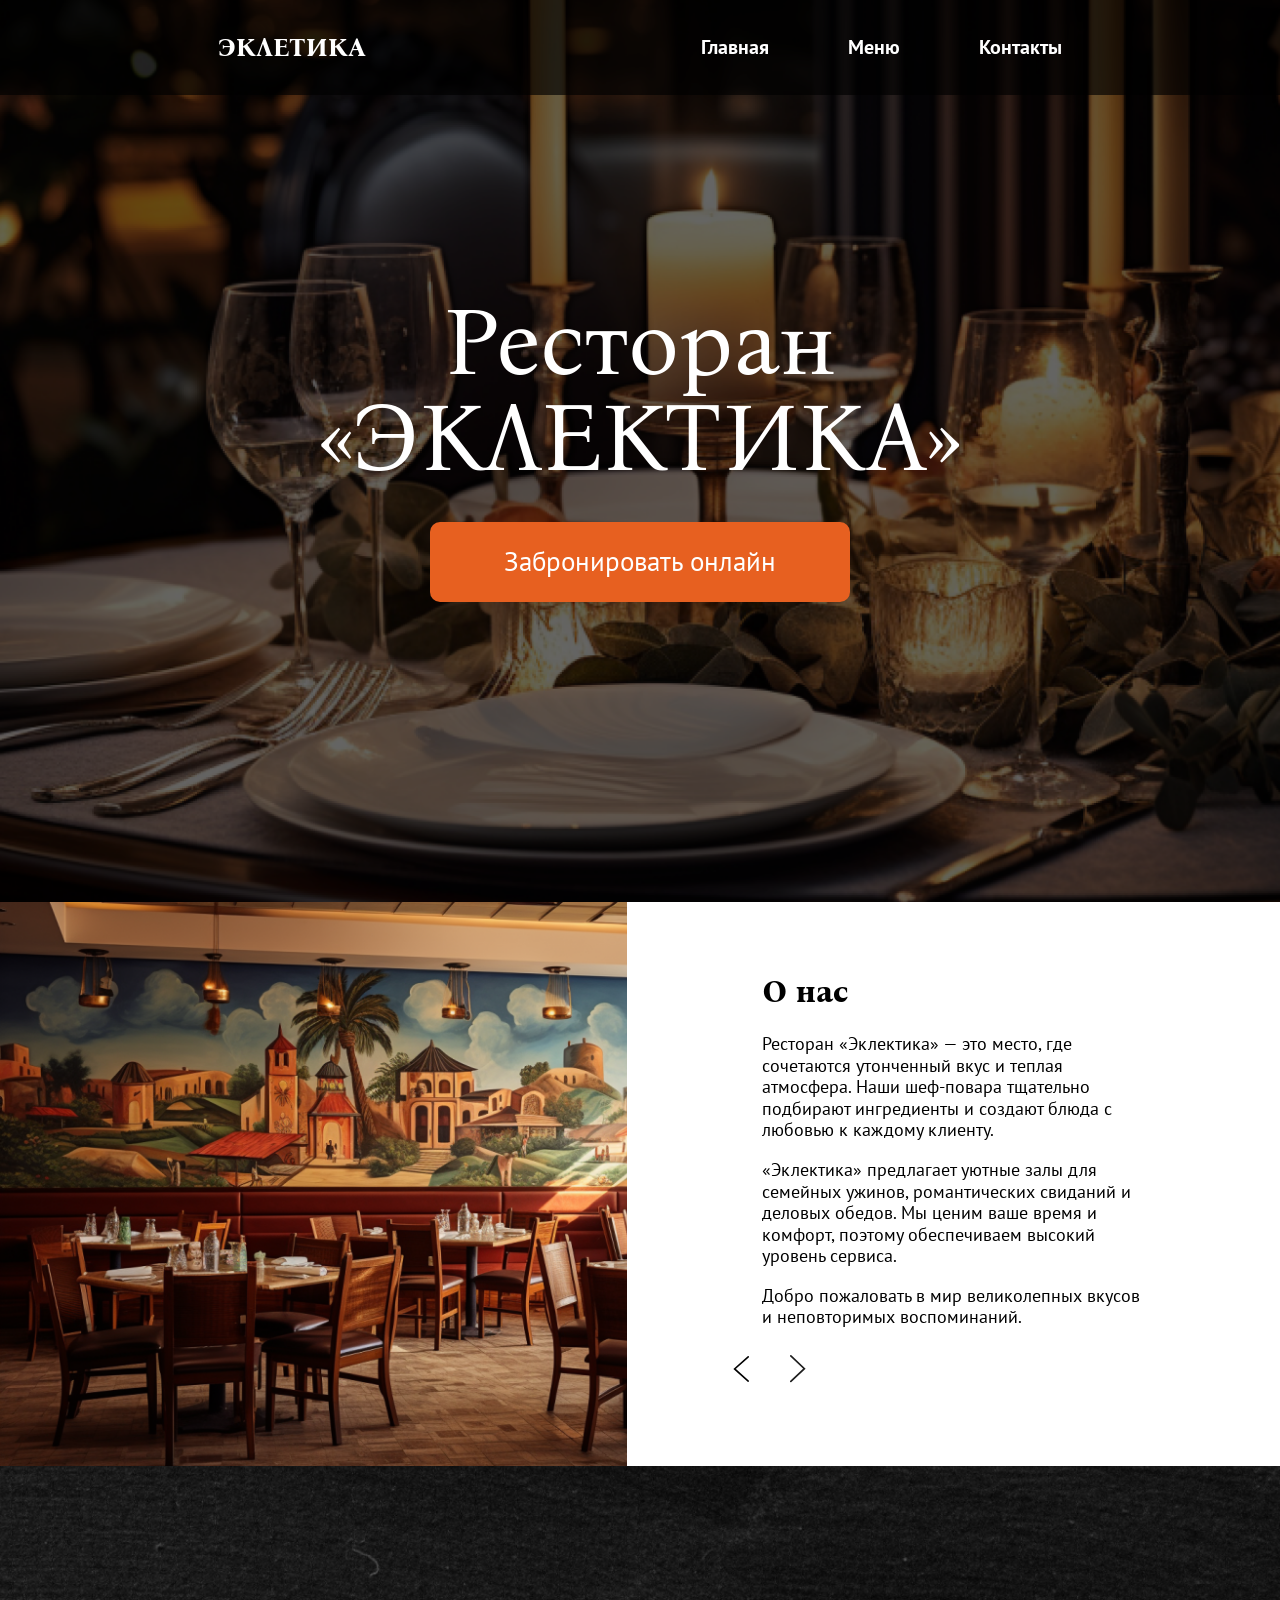
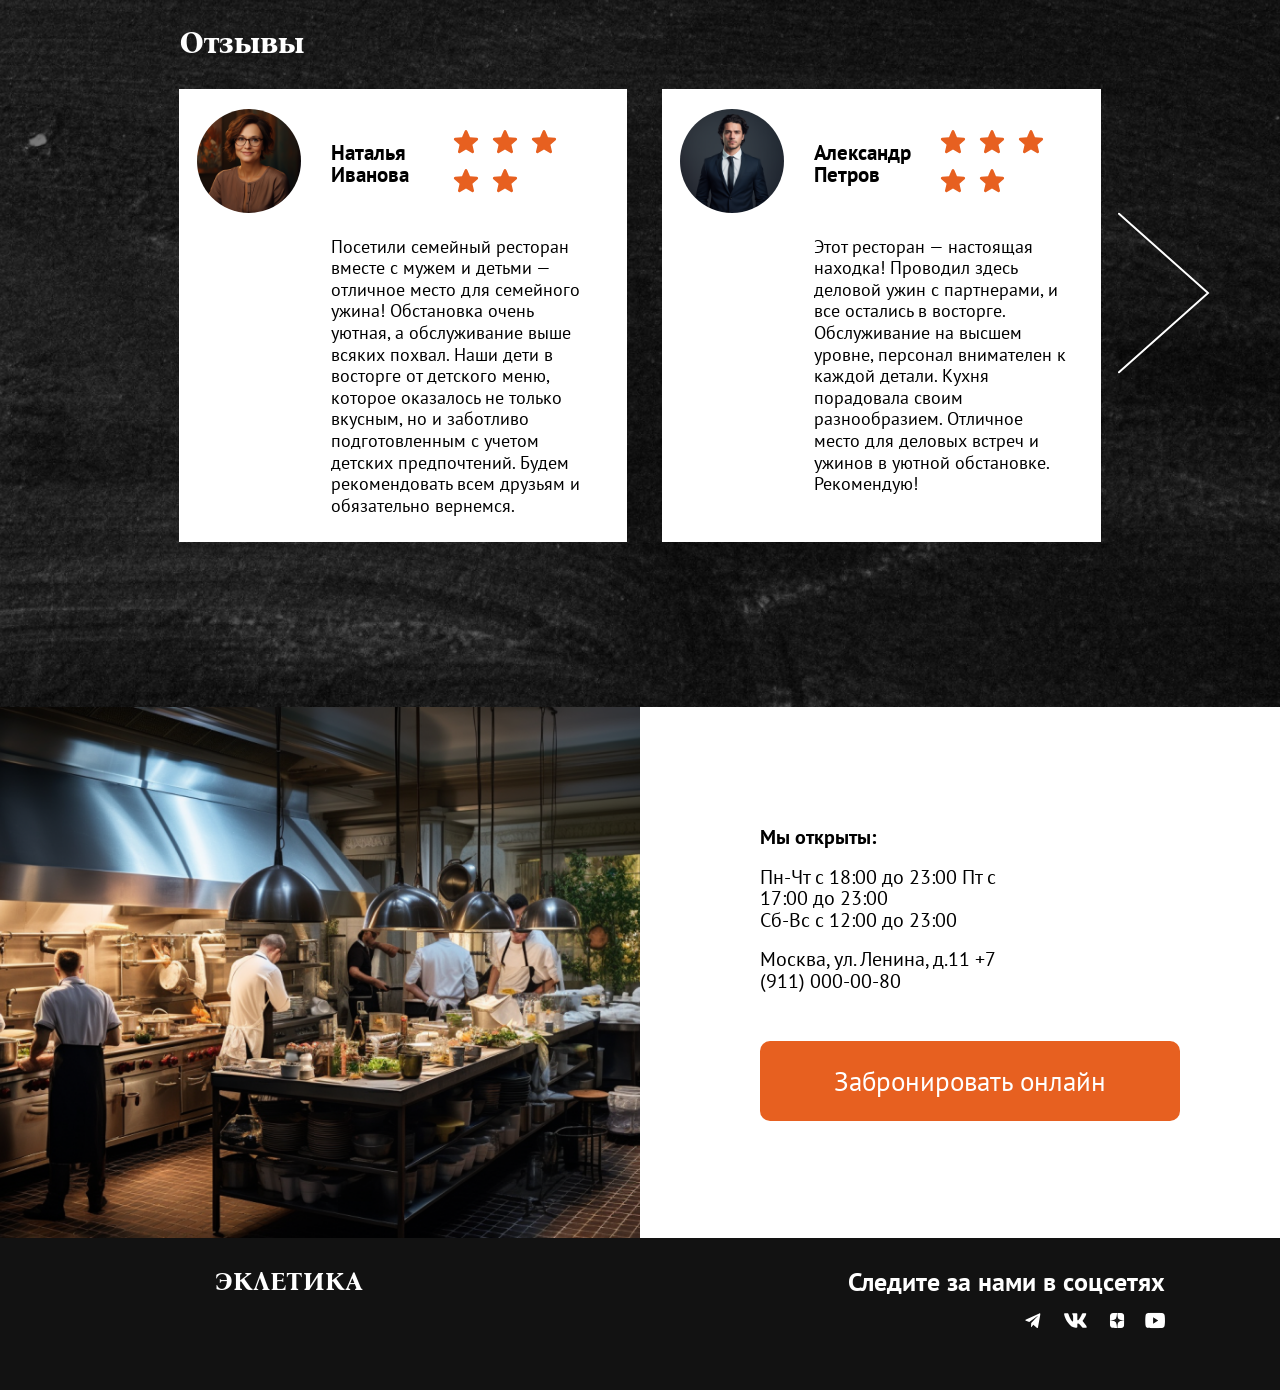
==== commit cf3ea722: "added a pop‑up menu detail window, as well as the ability to switch between gallery slides and revie" ====
--- a/index.html
+++ b/index.html
@@ -45,26 +45,17 @@
     </header>
 
     <main>
-        <section class="gallery">
+        <section class="gallery about" id="gallery">
             <div class="gallery__items">
                 <figure class="gallery__item">
-                    <img class="gallery__image" src="assets/gallery/gallery_about.png" alt="Зал ресторана">
+                    <div class="gallery__image"></div>
                     <figcaption class="gallery__text">
-                        <h2 class="gallery__header">О нас</h2>
-                        <p class="gallery__paragraph">Ресторан «Эклектика» — это место, где сочетаются утонченный 
-                            вкус и теплая атмосфера. Наши шеф-повара тщательно 
-                            подбирают ингредиенты и создают блюда с любовью 
-                            к каждому клиенту. 
+                        <h2 class="gallery__header"></h2>
+                        <p class="gallery__paragraph gallery__paragraph-top">
                         </p>
-                        <p class="gallery__paragraph">
-                            «Эклектика» предлагает уютные залы для семейных ужинов, 
-                            романтических свиданий и деловых обедов. Мы ценим ваше 
-                            время и комфорт, поэтому обеспечиваем высокий уровень 
-                            сервиса.
+                        <p class="gallery__paragraph gallery__paragraph-center">
                         </p>
-                        <p class="gallery__paragraph">
-                            Добро пожаловать в мир великолепных вкусов 
-                            и неповторимых воспоминаний.
+                        <p class="gallery__paragraph gallery__paragraph-bottom">
                         </p>
                     </figcaption>
                 </figure>
@@ -82,7 +73,7 @@
         <section class="reviews">
             <div class="reviews__container">
                 <h2 class="reviews__header">Отзывы</h2>
-                <div class="reviews__items">
+                <div class="reviews__items" id="reviewsItems">
                     <figure class="reviews__item">
                         <img class="reviews__image" 
                              src="assets/reviews/reviewNatalya.png" 
@@ -136,7 +127,7 @@
                             </p>
                         </figcaption>
                     </figure>
-                                        <figure class="reviews__item">
+                        <figure class="reviews__item">
                         <img class="reviews__image" 
                              src="assets/reviews/reviewIgor.png" 
                              alt="Фотография довольного посетителя">
@@ -231,5 +222,7 @@
             </div>
         </div>
     </footer>
+    <script src="index.js"></script>
+    <script src="event.js"></script>
 </body>
 </html>
--- a/style/home.css
+++ b/style/home.css
@@ -34,6 +34,7 @@
 }
 
 .navigation__list {
+    z-index: 99;
     margin: 0;
     padding: 0;
     list-style: none;
@@ -161,7 +162,7 @@
 }
 
 .gallery__image {
-    object-fit: cover;
+    position: relative;
     width: 49vw;
     height: 100%;
 }
@@ -171,6 +172,7 @@
 }
 
 .gallery__header {
+    position: relative;
     margin-bottom: 30px;
 }
 
@@ -185,6 +187,59 @@
     justify-content: space-between;
     right: 36.6vw;
     bottom: 6.14vw;
+}
+
+.gallery__paragraph {
+    position: relative;
+}
+
+.about .gallery__image::after {
+    content: '';
+    position: absolute;
+    inset: 0;
+    background: url(/assets/gallery/gallery_about.png);
+    background-size: cover;
+}
+
+.about .gallery__header::after {
+    content: 'О нас';
+}
+
+.about .gallery__paragraph-top::after {
+    content: 'Ресторан «Эклектика» — это место, где сочетаются утонченный вкус и теплая атмосфера. Наши шеф-повара тщательно подбирают ингредиенты и создают блюда с любовью к каждому клиенту.';
+}
+
+.about .gallery__paragraph-center::after {
+    content: '«Эклектика» предлагает уютные залы для семейных ужинов, романтических свиданий и деловых обедов. Мы ценим ваше время и комфорт, поэтому обеспечиваем высокий уровень сервиса.';
+}
+
+.about .gallery__paragraph-bottom::after {
+    content: 'Добро пожаловать в мир великолепных вкусов и неповторимых воспоминаний.';
+}
+
+.values .gallery__image::after {
+    content: '';
+    position: absolute;
+    inset: 0;
+    background: url(/assets/gallery/gallery_values.png);
+    background-size: cover;
+}
+
+.values .gallery__header::after {
+    content: 'Наши ценности';
+}
+
+.values .gallery__paragraph-top::after {
+    content: '«Эклектика» — это уютное место, где каждый гость становится частью нашей семьи. Мы гордимся тем, что создали атмосферу, в которой сочетается элегантность и теплота, а меню предлагает богатство вкусов, подчеркивая лучшие кулинарные традиции мира.';
+}
+
+.values .gallery__paragraph-center {
+    display: none;
+}
+    
+
+.values .gallery__paragraph-bottom::after {
+    content: 'Ресторан «Эклектика» — это не просто еще одно место для обеда. Это место, где сливаются воедино стиль, вкус и теплота, создавая неповторимый опыт для тех, кто ценит настоящую гастрономию.';
 }
 
 .gallery__button {
@@ -337,8 +392,18 @@
     left: 5%;
 }
 
+.reviews__button--prev.inactive {
+    opacity: 0;
+    cursor: default;
+}
+
 .reviews__button--next {
     right: 5%;
+}
+
+.reviews__button--next.inactive {
+    opacity: 0;
+    cursor: default;
 }
 
 @media(max-width: 1250px) {
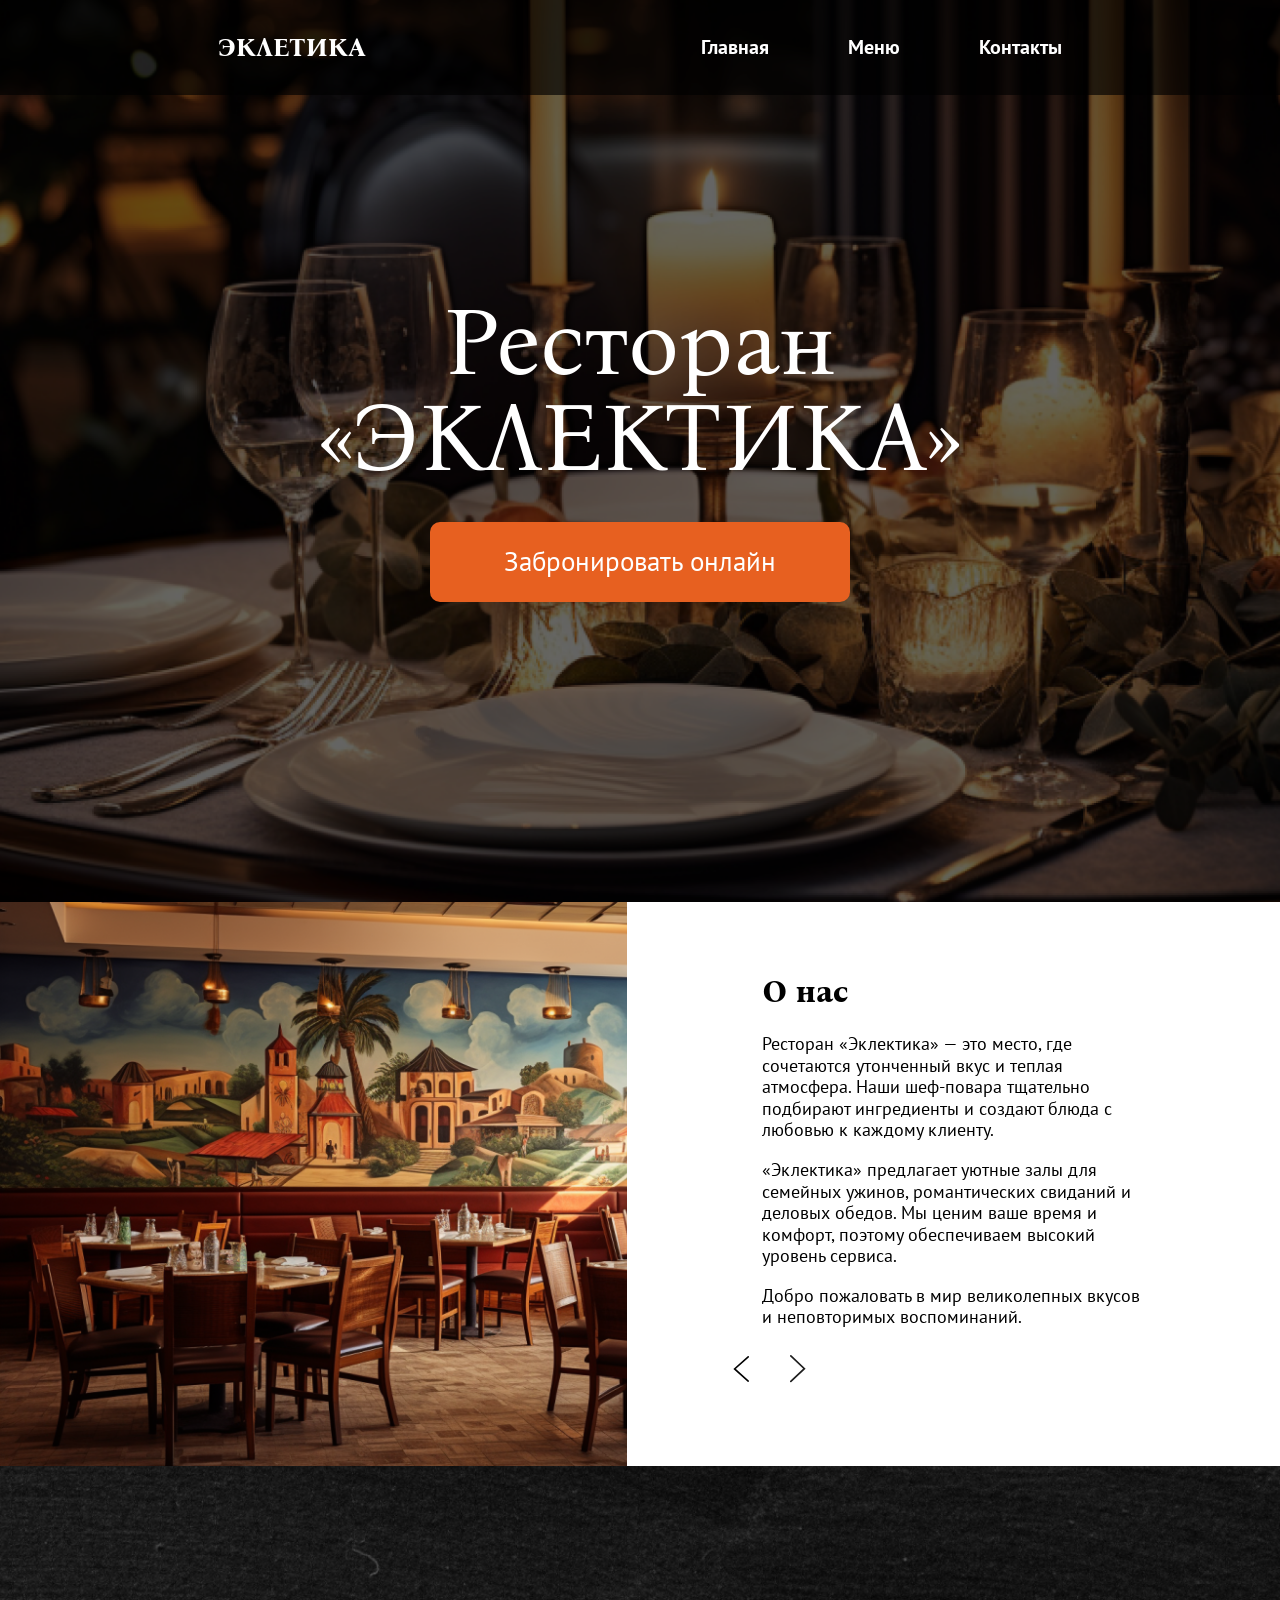
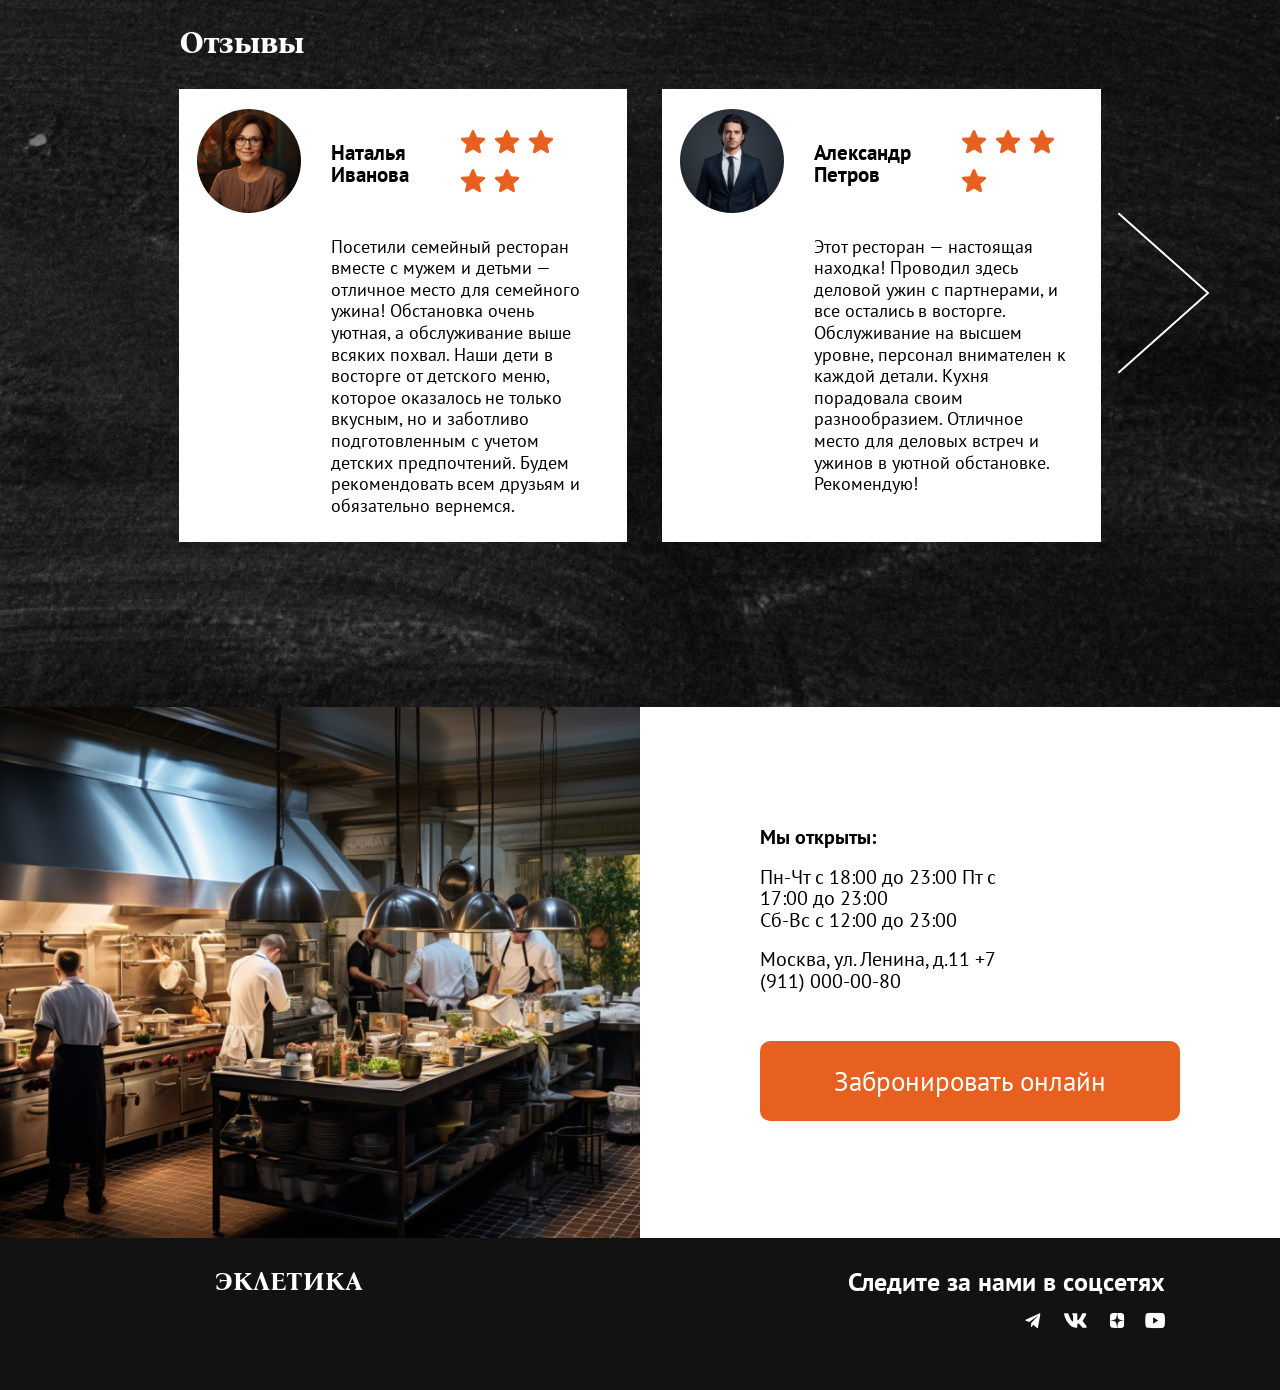
==== commit 79465883: "added dynamic adding of reviews and drawing of stars on the desktop" ====
--- a/index.html
+++ b/index.html
@@ -44,6 +44,24 @@
         </section>
     </header>
 
+    <template id="reviweTemplate">
+        <figure class="reviews__item">
+            <img class="reviews__image" 
+                    src="" 
+                    alt="Фотография довольного посетителя">
+            <figcaption class="reviews__content">
+                <div class="reviews__content-up">
+                    <h3 class="reviews__user-name"></h3>
+                    <div class="reviews__stars">
+                        <img class="reviews__gray-star" src="assets/svg/gray-stars.svg" alt="Серые звезды">
+                    </div>
+                </div>
+                <p class="reviews__text">
+                </p>
+            </figcaption>
+        </figure>
+    </template>
+
     <main>
         <section class="gallery about" id="gallery">
             <div class="gallery__items">
@@ -72,112 +90,8 @@
 
         <section class="reviews">
             <div class="reviews__container">
-                <h2 class="reviews__header">Отзывы</h2>
+                <h2 class="reviews__header">Отзывы</h2>     
                 <div class="reviews__items" id="reviewsItems">
-                    <figure class="reviews__item">
-                        <img class="reviews__image" 
-                             src="assets/reviews/reviewNatalya.png" 
-                             alt="Фотография довольного посетителя">
-                        <figcaption class="reviews__content">
-                            <div class="reviews__content-up">  
-                                <h3 class="reviews__user-name">Наталья Иванова</h3>
-                                <div class="reviews__stars">
-                                    <img class="reviews__gray-star" src="assets/svg/gray-stars.svg" alt="Серые звезды">
-                                    <img class="reviews__star" src="assets/svg/star.svg" alt="Звезда">
-                                    <img class="reviews__star" src="assets/svg/star.svg" alt="Звезда">
-                                    <img class="reviews__star" src="assets/svg/star.svg" alt="Звезда">
-                                    <img class="reviews__star" src="assets/svg/star.svg" alt="Звезда">
-                                    <img class="reviews__star" src="assets/svg/star.svg" alt="Звезда">
-                                </div>
-                            </div>
-                            <p class="reviews__text">
-                                Посетили семейный ресторан вместе с мужем и детьми — 
-                                отличное место для семейного ужина! Обстановка очень 
-                                уютная, а обслуживание выше всяких похвал. Наши дети 
-                                в восторге от детского меню, которое оказалось не только 
-                                вкусным, но и заботливо подготовленным с учетом 
-                                детских предпочтений. Будем рекомендовать всем 
-                                друзьям и обязательно вернемся.
-                            </p>
-                        </figcaption>
-                    </figure>
-                    <figure class="reviews__item">
-                        <img class="reviews__image" 
-                             src="assets/reviews/reviewAleksandr.png" 
-                             alt="Фотография довольного посетителя">
-                        <figcaption class="reviews__content">
-                            <div class="reviews__content-up">
-                                <h3 class="reviews__user-name">Александр Петров</h3>
-                                <div class="reviews__stars">
-                                    <img class="reviews__gray-star" src="assets/svg/gray-stars.svg" alt="Серые звезды">
-                                    <img class="reviews__star" src="assets/svg/star.svg" alt="Звезда">
-                                    <img class="reviews__star" src="assets/svg/star.svg" alt="Звезда">
-                                    <img class="reviews__star" src="assets/svg/star.svg" alt="Звезда">
-                                    <img class="reviews__star" src="assets/svg/star.svg" alt="Звезда">
-                                    <img class="reviews__star" src="assets/svg/star.svg" alt="Звезда">
-                                </div>
-                            </div>
-                            <p class="reviews__text">
-                                Этот ресторан — настоящая находка! Проводил здесь 
-                                деловой ужин с партнерами, и все остались в восторге. 
-                                Обслуживание на высшем уровне, персонал внимателен 
-                                к каждой детали. Кухня порадовала своим 
-                                разнообразием. Отличное место для деловых встреч и 
-                                ужинов в уютной обстановке. Рекомендую!
-                            </p>
-                        </figcaption>
-                    </figure>
-                        <figure class="reviews__item">
-                        <img class="reviews__image" 
-                             src="assets/reviews/reviewIgor.png" 
-                             alt="Фотография довольного посетителя">
-                        <figcaption class="reviews__content">
-                            <div class="reviews__content-up">
-                                <h3 class="reviews__user-name">Игорь Ковалев</h3>
-                                <div class="reviews__stars">
-                                    <img class="reviews__gray-star" src="assets/svg/gray-stars.svg" alt="Серые звезды">
-                                    <img class="reviews__star" src="assets/svg/star.svg" alt="Звезда">
-                                    <img class="reviews__star" src="assets/svg/star.svg" alt="Звезда">
-                                    <img class="reviews__star" src="assets/svg/star.svg" alt="Звезда">
-                                    <img class="reviews__star" src="assets/svg/star.svg" alt="Звезда">
-                                    <img class="reviews__star" src="assets/svg/star.svg" alt="Звезда">
-                                </div>
-                            </div>
-                            <p class="reviews__text">
-                                Провели здесь день рождения — атмосфера просто 
-                                великолепная. Персонал веселый и отзывчивый, кухня 
-                                порадовала. Особенно понравились закуски к пиву! 
-                                Обязательно будем возвращаться, чтобы попробовать 
-                                все блюда из меню.
-                            </p>
-                        </figcaption>
-                    </figure>
-                                        <figure class="reviews__item">
-                        <img class="reviews__image" 
-                             src="assets/reviews/reviewMarina.png" 
-                             alt="Фотография довольного посетителя">
-                        <figcaption class="reviews__content">
-                            <div class="reviews__content-up">
-                                <h3 class="reviews__user-name">Марина Соколова</h3>
-                                <div class="reviews__stars">
-                                    <img class="reviews__gray-star" src="assets/svg/gray-stars.svg" alt="Серые звезды">
-                                    <img class="reviews__star" src="assets/svg/star.svg" alt="Звезда">
-                                    <img class="reviews__star" src="assets/svg/star.svg" alt="Звезда">
-                                    <img class="reviews__star" src="assets/svg/star.svg" alt="Звезда">
-                                    <img class="reviews__star" src="assets/svg/star.svg" alt="Звезда">
-                                    <img class="reviews__star" src="assets/svg/star.svg" alt="Звезда">
-                                </div>
-                            </div>
-                            <p class="reviews__text">
-                                Посетили семейный ресторан с подругами на девичнике, 
-                                и это был наш лучший выбор! У нас был волшебный 
-                                вечер — вкусная еда, отличные коктейли и веселая 
-                                атмосфера. Обязательно вернемся сюда с мужьями! 
-                                Очень рекомендую для дружеских посиделок и 
-                                праздников.
-                            </p>
-                        </figcaption>
-                    </figure>
                 </div>
                 <button class="reviews__button reviews__button--prev">
                     <img src="assets/svg/big-left-arrow.svg" alt="Стрелка влево">
@@ -222,6 +136,7 @@
             </div>
         </div>
     </footer>
+    <script src="reviews.js"></script>
     <script src="index.js"></script>
     <script src="event.js"></script>
 </body>
--- a/style/home.css
+++ b/style/home.css
@@ -197,7 +197,7 @@
     content: '';
     position: absolute;
     inset: 0;
-    background: url(/assets/gallery/gallery_about.png);
+    background: url(../assets/gallery/gallery_about.png);
     background-size: cover;
 }
 
@@ -221,7 +221,7 @@
     content: '';
     position: absolute;
     inset: 0;
-    background: url(/assets/gallery/gallery_values.png);
+    background: url(../assets/gallery/gallery_values.png);
     background-size: cover;
 }
 
